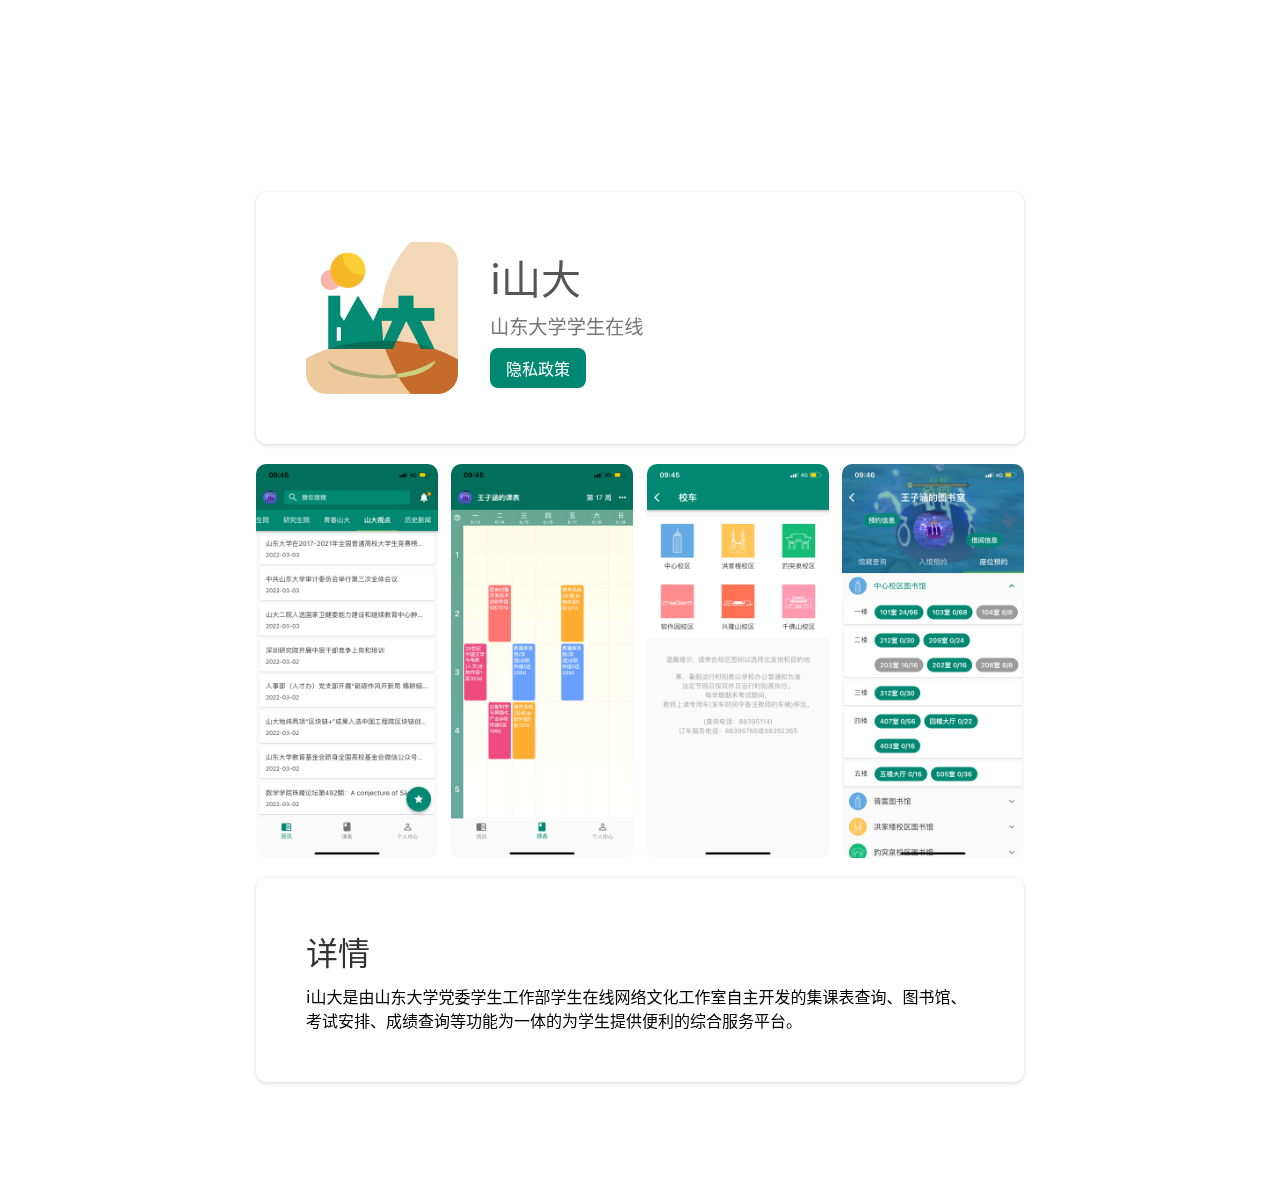
==== index.html @ 3a505530 "删了一堆，呼" ====
<html>

<head>
  <title>i山大</title>
  <meta charset="UTF-8">
  <meta name="theme-color" content="#ffffff">
  <meta content="width=device-width, minimum-scale=1.0, initial-scale=1.0, user-scalable=yes" name="viewport">
  <link rel="stylesheet" href="css/tidy.css">
  <script>
    window.onload = () => {

    }
  </script>
</head>

<body>
  <div class="container" style="width: 100%">
    <div class="cover-image"></div>
    <div class="content-card">
      <div class="icon-and-title-flex">
        <img src="img/ic_launcher.png" class="appicon"></img>
        <div class="title-container">
          <span class="text-title">i山大</span>
          <br />
          <div class="intertext-padding"></div>
          <span class="text-subtitle">山东大学学生在线</span>
          <br />
          <a class="btn" href="privacy.html">隐私政策</a>
        </div>
      </div>
    </div>

    <div class="content-works">
      <div class="screenshot-item">
        <a href="img/screenshots/ss1.png">
          <img src="img/screenshots/ss1.png">
        </a>
      </div>
      <div class="screenshot-item">
        <a href="img/screenshots/ss2.png">
          <img src="img/screenshots/ss2.png">
        </a>
      </div>
      <div class="screenshot-item">
        <a href="img/screenshots/ss3.png">
          <img src="img/screenshots/ss3.png">
        </a>
      </div>
      <div class="screenshot-item">
        <a href="img/screenshots/ss4.png">
          <img src="img/screenshots/ss4.png">
        </a>
      </div>
    </div>
    <div class="content-card">
      <div class="text-subtitle" style="font-size: 2em; font-weight: 300; color: #333">详情</div>
      i山大是由山东大学党委学生工作部学生在线网络文化工作室自主开发的集课表查询、图书馆、考试安排、成绩查询等功能为一体的为学生提供便利的综合服务平台。
    </div>
  </div>
</body>

</html>
---- css/tidy.css ----
*,
*:after,
*:before {
  -webkit-box-sizing: border-box;
  -moz-box-sizing: border-box;
  box-sizing: border-box;
}

:host {
  position: absolute;
  width: 100%;
  height: 100%;
  box-sizing: border-box;
  margin: 0;
}

body,
html {
  font-family: -apple-system, BlinkMacSystemFont, "Helvetica Neue",
    "PingFang SC", "Microsoft YaHei", "Source Han Sans SC", "Noto Sans CJK SC",
    "WenQuanYi Micro Hei", sans-serif;
  margin: 0px;
}

.btn {
  text-decoration: none;
  color: #fff;
  background-color: #008873;
  padding: 0.5em 1em;
  border-radius: 0.5em;
  display: inline-block;
  margin-top: 0.5em;
}

.container {
  padding-top: 15%;
  padding-bottom: 80px;
}

.content-card {
  width: 60%;
  background-color: #fff;
  margin: auto;
  position: relative;
  padding: 50px;
  border-radius: 10px;
  box-shadow: rgba(0, 0, 0, 0.0980392) 0px 2px 4px,
    rgba(0, 0, 0, 0.0980392) 0px 0px 3px;
  margin-bottom: 20px;
}

.content-works {
  width: 60%;
  background-color: transparent;
  margin: auto;
  overflow: auto;
  position: relative;
  display: flex;
  justify-content: space-between;
  flex-wrap: wrap;
  margin-bottom: 20px;
}

.screenshot-item {
  width: calc(25% - 10px);
  border-radius: 10px;
  overflow: hidden;
}

.screenshot-item a img {
  width: 100%;
}

.intertext-padding {
  height: 0.4em !important;
}

.cover-image {
  background-image: url(../img/appsite_hero.png);
  background-size: cover;
  background-position: center;
  height: 100%;
  width: 100%;
  top: 0;
  position: fixed;
}

.icon-and-title-flex {
  display: flex;
  align-items: center;
  flex-wrap: wrap;
}

.appicon {
  width: 152px;
  height: 152px;
  margin-right: 2em;
}

.details-icon {
  color: #555;
  width: 1.4em;
  height: 1.4em;
  margin-right: 3em;
}

.text-title {
  font-size: 2.5em;
  font-weight: 300;
  color: #555;
}

.text-subtitle {
  font-size: 1.2em;
  font-weight: 400;
  color: #777;
  margin-bottom: 10px;
}

.featherlight .featherlight-content {
  background: transparent !important;
  max-height: 100% !important;
}

@media (min-width: 800px) and (max-width: 1100px) {
  .content-card,
  .content-works {
    width: 70%;
  }

  .desktop-fab-container {
    width: 15%;
  }
}

@media (max-width: 800px) {
  .container {
    padding-top: 20%;
  }
  .content-card {
    padding: 20px;
  }

  .mobile-fab {
    display: inline;
  }

  .desktop-fab {
    display: none;
  }

  .content-works,
  .content-card {
    width: 90%;
    margin-bottom: 10px;
  }
}

@media (max-width: 480px) {
  .container {
    padding-top: 45%;
  }
  .title-container .text-title {
    font-size: 1.9em;
  }

  .title-container .text-subtitle {
    font-size: 1.2em;
  }

  .screenshot-item {
    width: calc(50% - 5px);
    margin-bottom: 10px;
  }

  .content-card {
    width: calc(100% - 20px);
    padding: 20px;
  }

  .title-container {
    margin-left: 1em;
  }

  .mobile-fab {
    display: inline;
  }

  .desktop-fab {
    display: none;
  }

  .content-works {
    width: calc(100% - 20px);
    margin-bottom: 0;
  }

  .works-card {
    width: 33.33%;
  }

  .appicon {
    width: 120px;
    height: 120px;
    margin-right: 0;
    margin-bottom: 10px;
  }

  .title-container {
    margin: 0;
    text-align: center;
  }
  .icon-and-title-flex {
    flex-direction: column;
  }
}
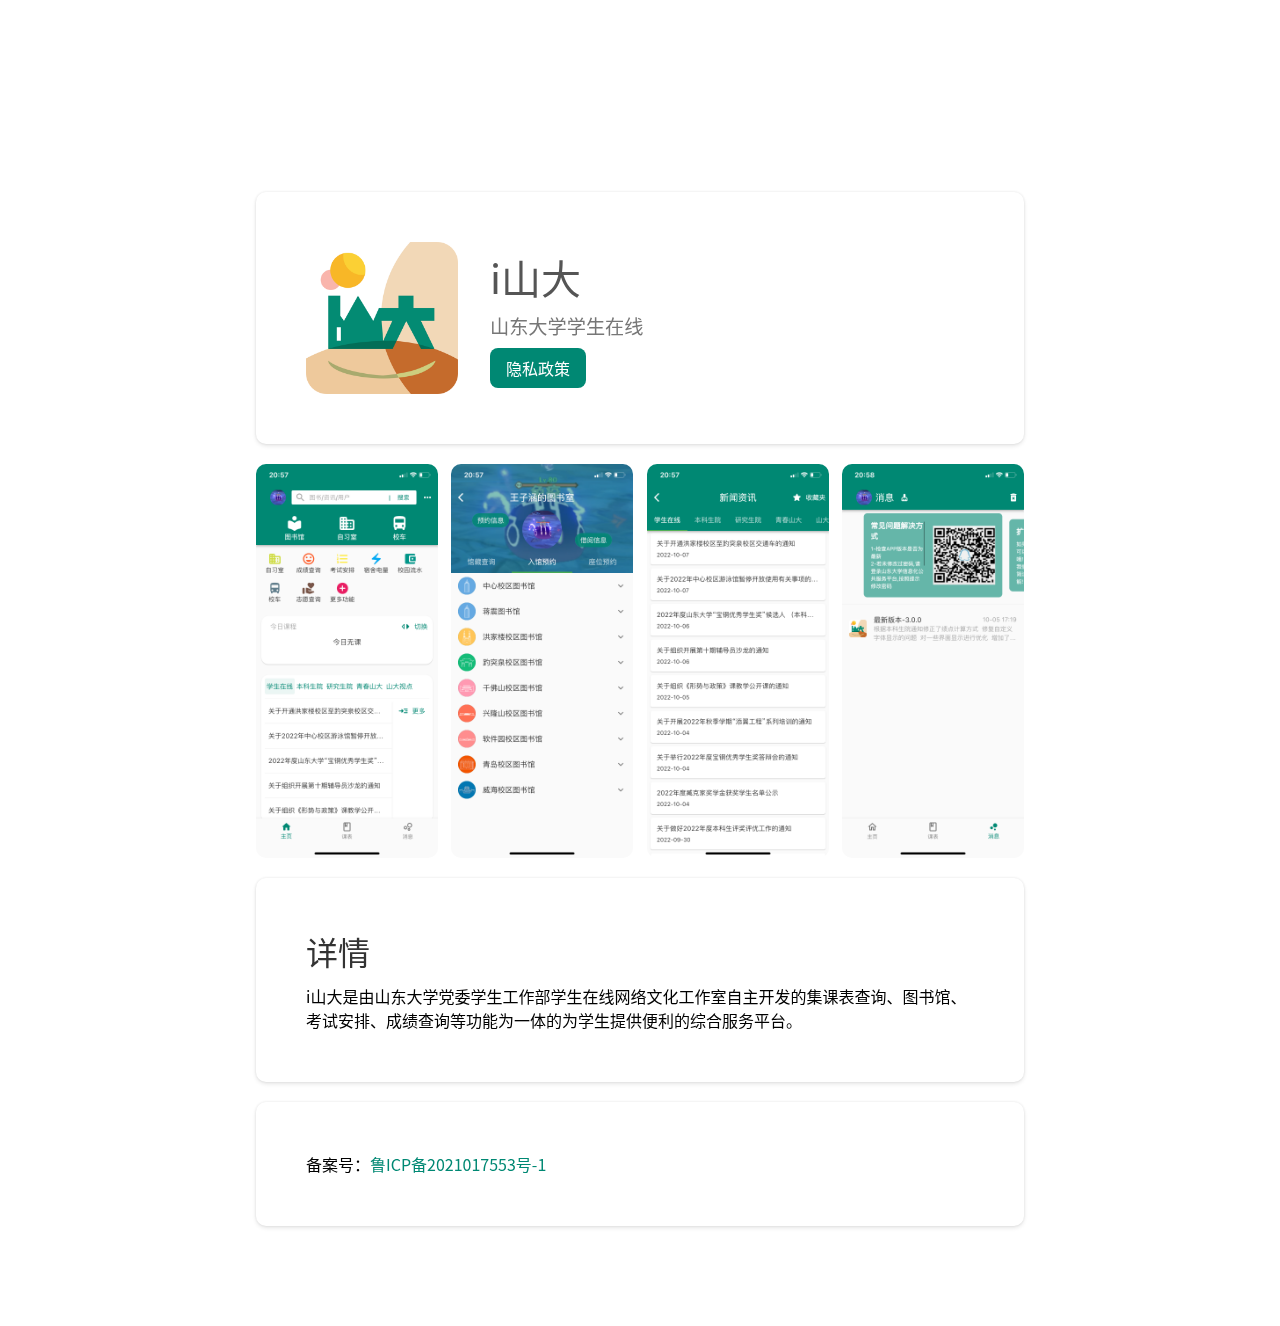
==== commit e4c9ef96: "更新截图和备案号" ====
--- a/index.html
+++ b/index.html
@@ -56,6 +56,9 @@
       <div class="text-subtitle" style="font-size: 2em; font-weight: 300; color: #333">详情</div>
       i山大是由山东大学党委学生工作部学生在线网络文化工作室自主开发的集课表查询、图书馆、考试安排、成绩查询等功能为一体的为学生提供便利的综合服务平台。
     </div>
+    <div class="content-card">
+      备案号：<a href="https://beian.miit.gov.cn/" class="link">鲁ICP备2021017553号-1</a>
+    </div>
   </div>
 </body>
 
--- a/css/tidy.css
+++ b/css/tidy.css
@@ -122,6 +122,13 @@
   max-height: 100% !important;
 }
 
+.link:visited,
+.link:focus,
+.link {
+  color: #008873;
+  text-decoration: none;
+}
+
 @media (min-width: 800px) and (max-width: 1100px) {
   .content-card,
   .content-works {
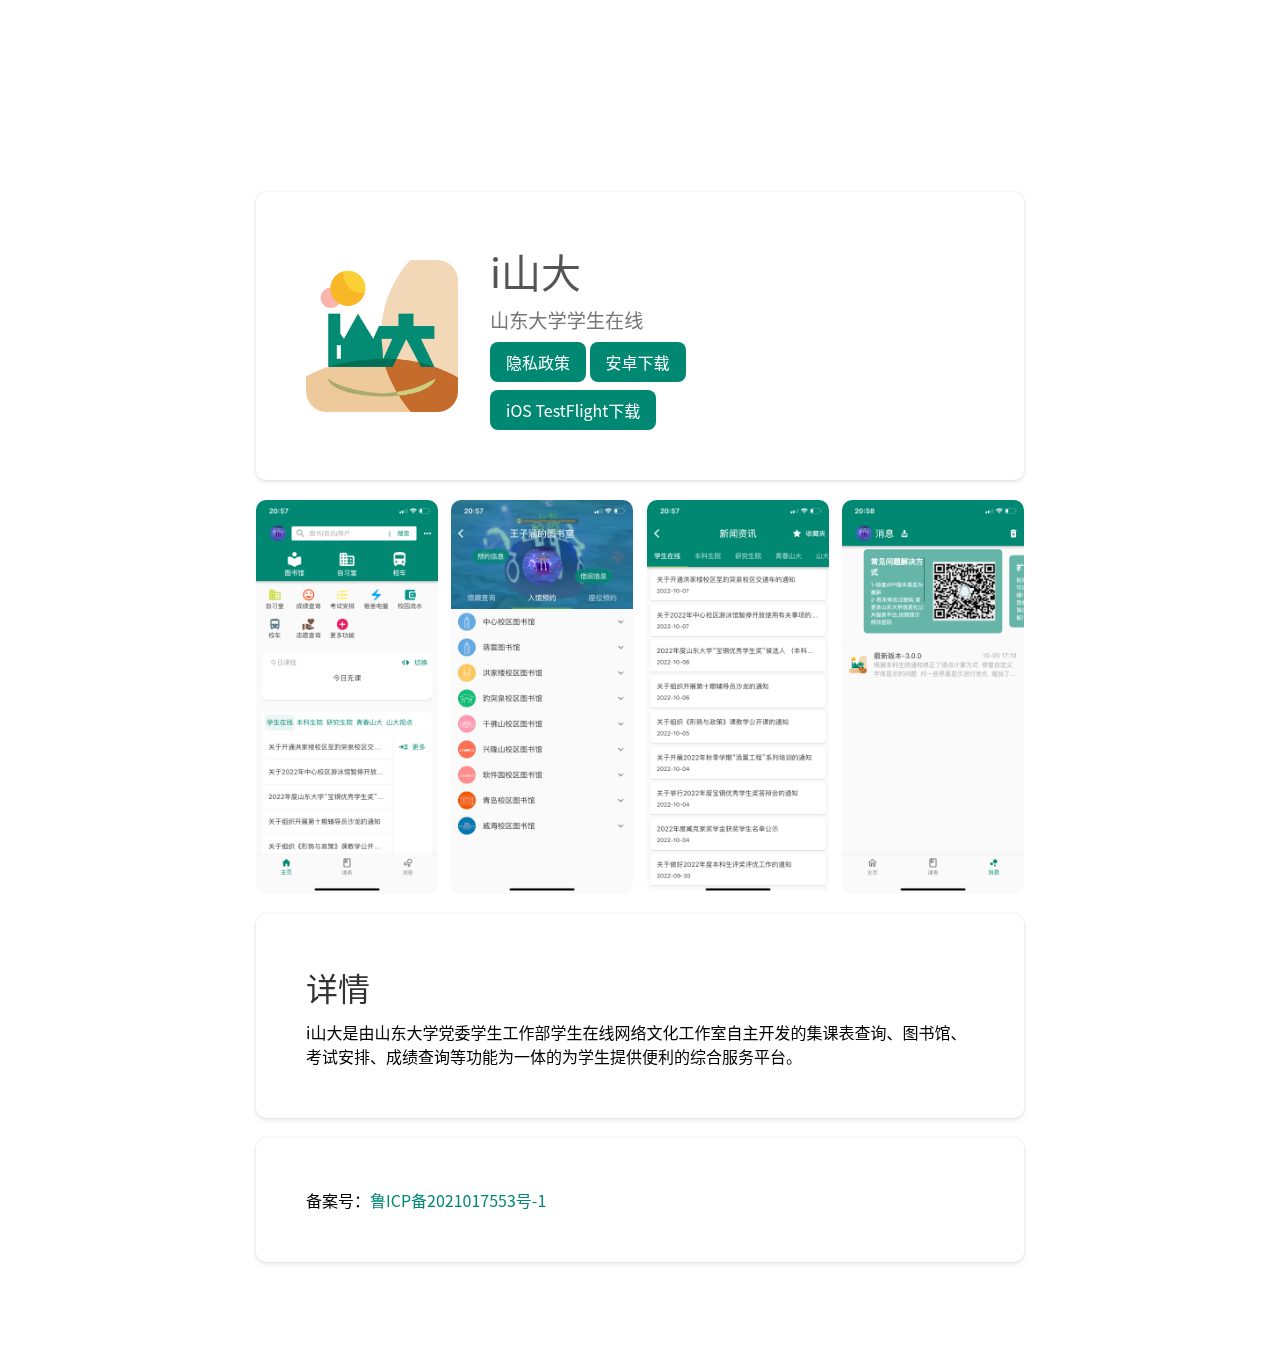
==== commit 7bdfed38: "添加iOS和安卓下载按钮" ====
--- a/index.html
+++ b/index.html
@@ -6,9 +6,23 @@
   <meta name="theme-color" content="#ffffff">
   <meta content="width=device-width, minimum-scale=1.0, initial-scale=1.0, user-scalable=yes" name="viewport">
   <link rel="stylesheet" href="css/tidy.css">
+  <link rel="icon" href="img/ic_launcher.png">
+  <script src="https://cdn.bootcdn.net/ajax/libs/axios/1.1.2/axios.min.js"></script>
   <script>
     window.onload = () => {
-
+      axios.get('isduapi/api/common/app_version/latest').then(res => {
+        let data = res.data
+        /*
+          versionCode	Integer	
+          versionName	String	
+          versionLog	String	
+          downloadLink	String	
+          updateTime	String	
+          channel
+        */
+        let androidBtn = document.getElementById('android')
+        androidBtn.href = data.downloadLink
+      })
     }
   </script>
 </head>
@@ -26,6 +40,9 @@
           <span class="text-subtitle">山东大学学生在线</span>
           <br />
           <a class="btn" href="privacy.html">隐私政策</a>
+          <a class="btn" id="android" href="#">安卓下载</a>
+          <br />
+          <a class="btn" href="https://testflight.apple.com/join/5zOM86dt">iOS TestFlight下载</a>
         </div>
       </div>
     </div>
--- a/css/tidy.css
+++ b/css/tidy.css
@@ -163,7 +163,7 @@
   }
 }
 
-@media (max-width: 480px) {
+@media (max-width: 500px) {
   .container {
     padding-top: 45%;
   }
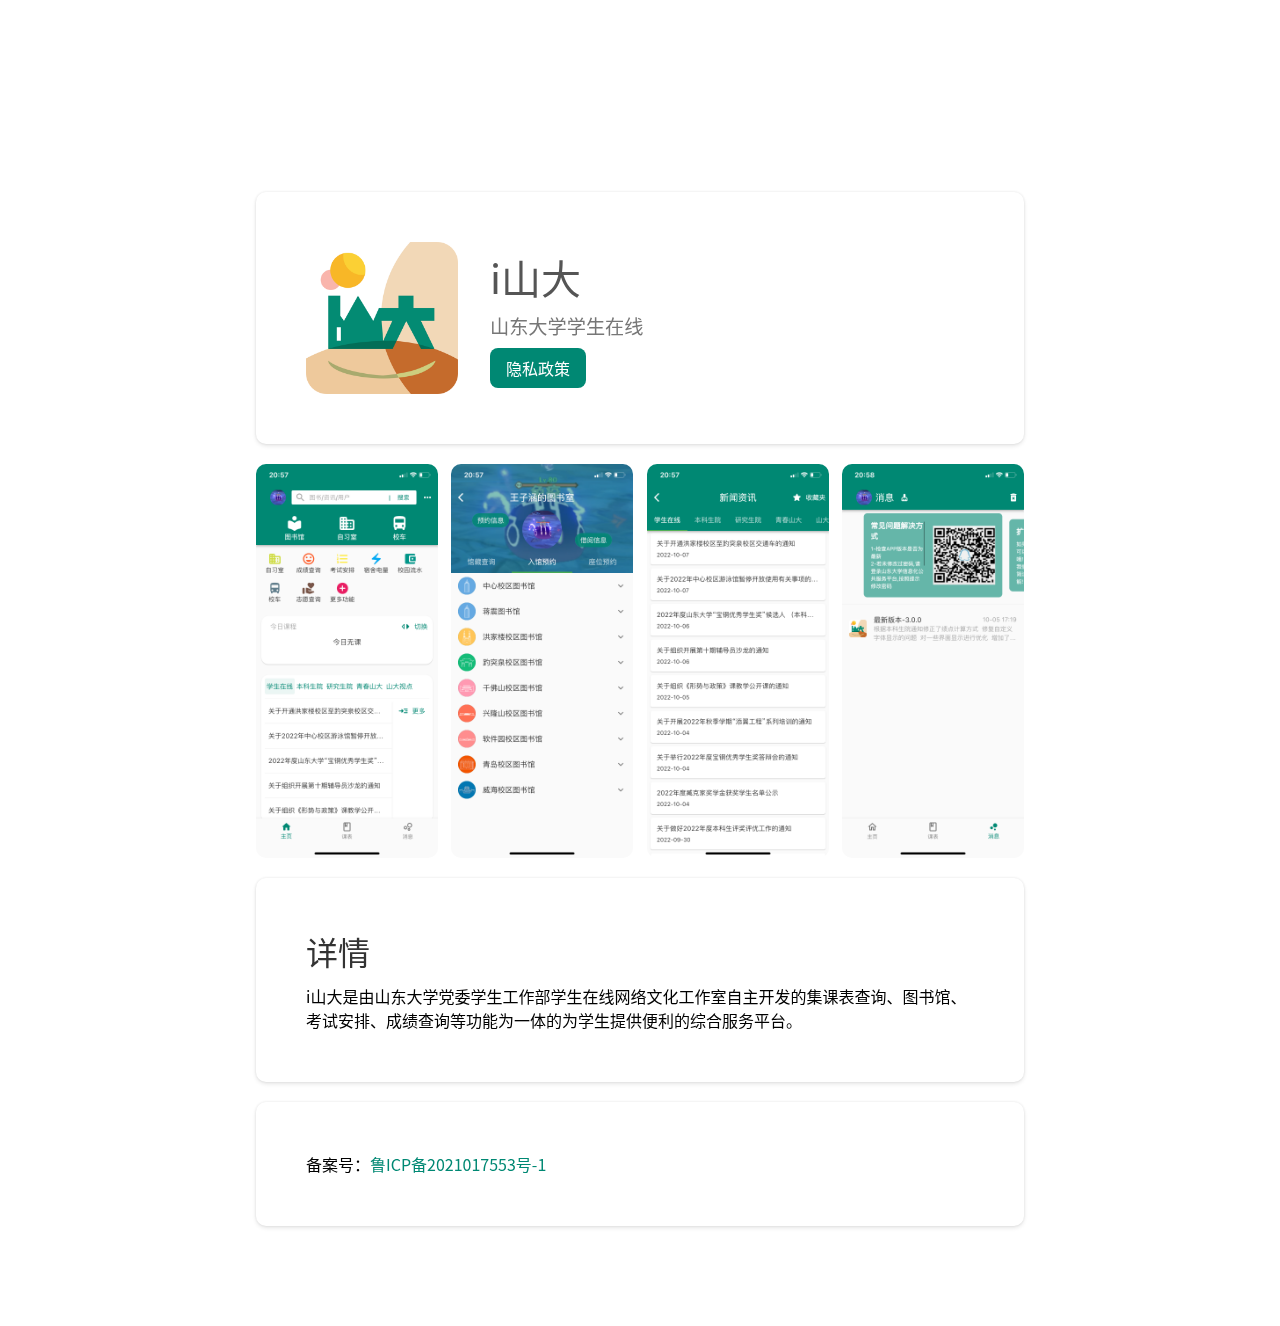
==== commit ca834d49: "移除下载链接" ====
--- a/index.html
+++ b/index.html
@@ -7,24 +7,6 @@
   <meta content="width=device-width, minimum-scale=1.0, initial-scale=1.0, user-scalable=yes" name="viewport">
   <link rel="stylesheet" href="css/tidy.css">
   <link rel="icon" href="img/ic_launcher.png">
-  <script src="https://cdn.bootcdn.net/ajax/libs/axios/1.1.2/axios.min.js"></script>
-  <script>
-    window.onload = () => {
-      axios.get('isduapi/api/common/app_version/latest').then(res => {
-        let data = res.data
-        /*
-          versionCode	Integer	
-          versionName	String	
-          versionLog	String	
-          downloadLink	String	
-          updateTime	String	
-          channel
-        */
-        let androidBtn = document.getElementById('android')
-        androidBtn.href = data.downloadLink
-      })
-    }
-  </script>
 </head>
 
 <body>
@@ -40,9 +22,6 @@
           <span class="text-subtitle">山东大学学生在线</span>
           <br />
           <a class="btn" href="privacy.html">隐私政策</a>
-          <a class="btn" id="android" href="#">安卓下载</a>
-          <br />
-          <a class="btn" href="https://testflight.apple.com/join/5zOM86dt">iOS TestFlight下载</a>
         </div>
       </div>
     </div>
